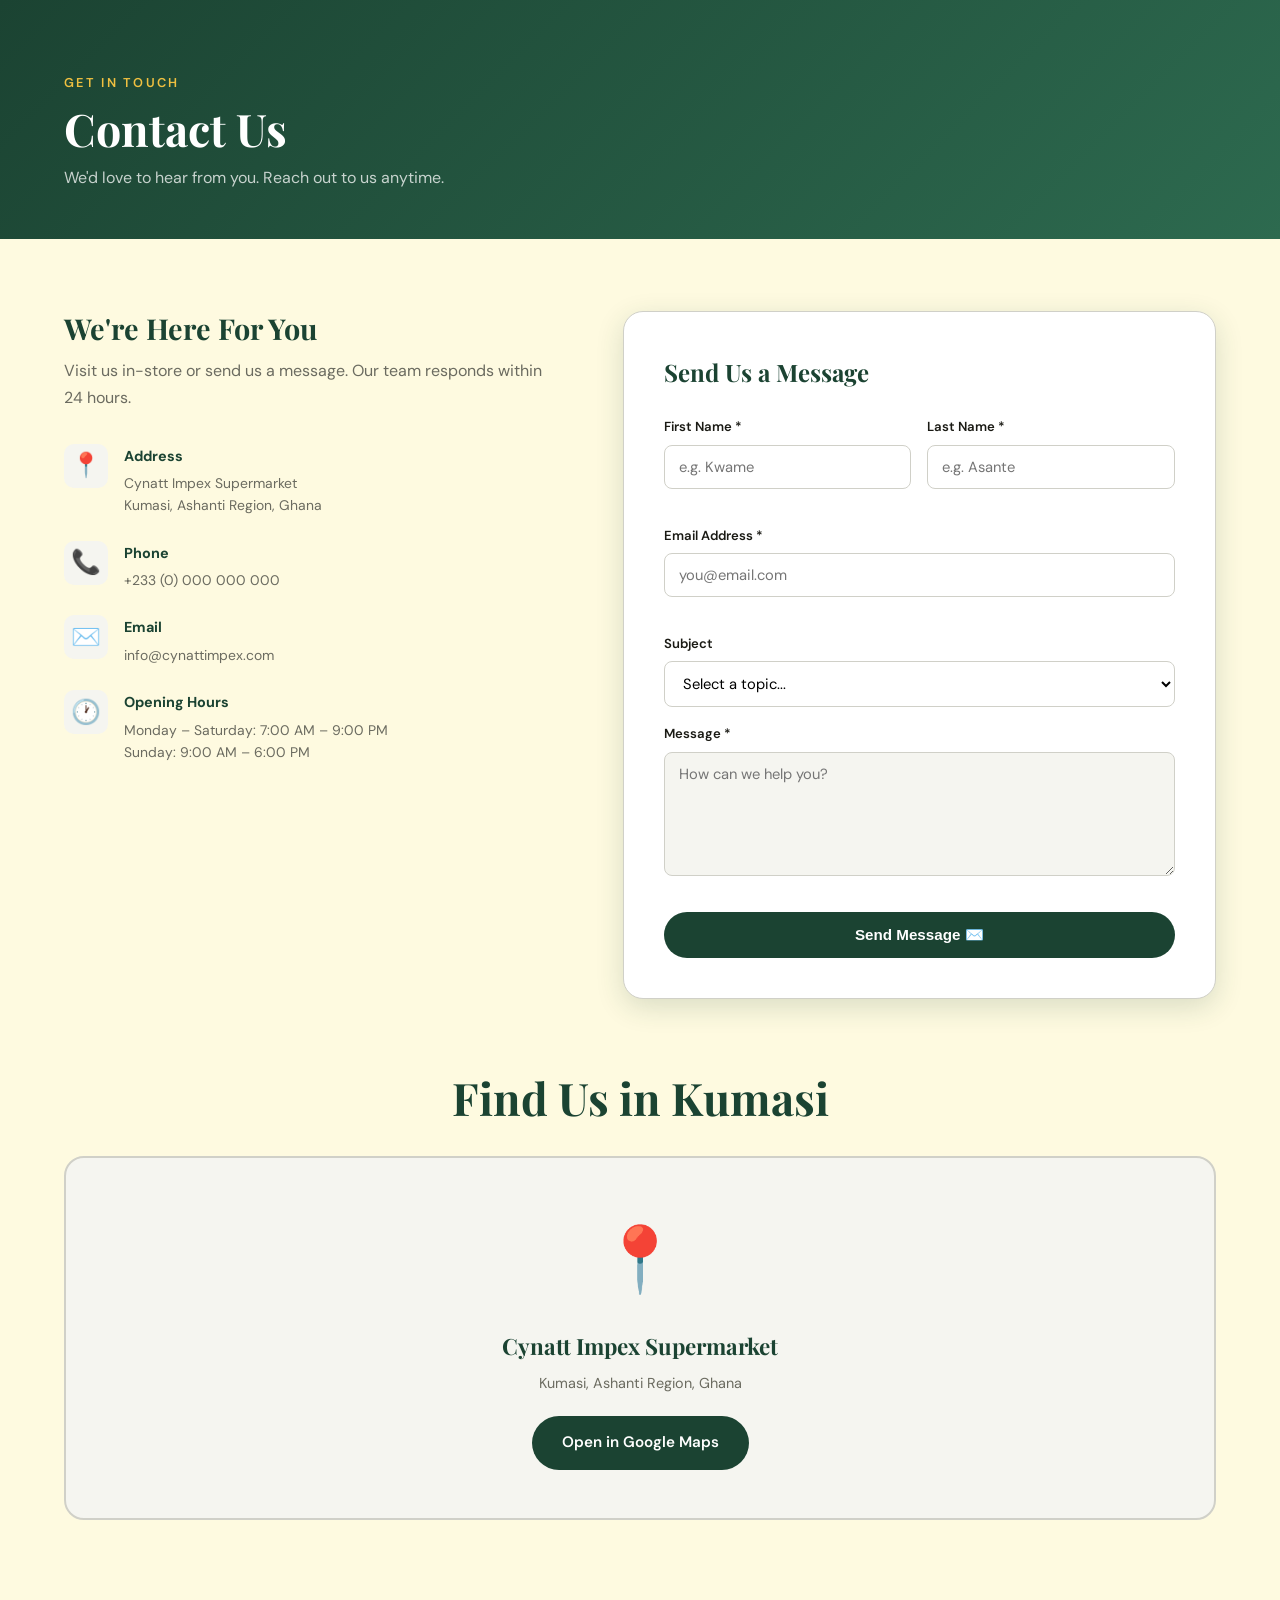
==== contact.html @ cd61299d "Add files via upload" ====
<!DOCTYPE html>
<html lang="en">
<head>
  <meta charset="UTF-8"/>
  <meta name="viewport" content="width=device-width, initial-scale=1.0"/>
  <title>Cynatt Impex — Contact Us</title>
      <link rel="stylesheet" href="style.css"/>
</head>
<body>

<div class="page-banner">
  <div class="container">
    <p class="section-label">Get In Touch</p>
    <h1 class="section-title">Contact Us</h1>
    <p>We'd love to hear from you. Reach out to us anytime.</p>
  </div>
</div>

<section class="contact-section">
  <div class="container">
    <div class="contact-grid">

      <!-- INFO PANEL -->
      <div class="contact-info">
        <h2 class="section-title" style="font-size:1.8rem;">We're Here For You</h2>
        <p style="color:var(--gray-600);margin:12px 0 32px;">Visit us in-store or send us a message. Our team responds within 24 hours.</p>

        <div class="info-items">
          <div class="info-item">
            <span class="info-icon">📍</span>
            <div>
              <strong>Address</strong>
              <p>Cynatt Impex Supermarket<br/>Kumasi, Ashanti Region, Ghana</p>
            </div>
          </div>
          <div class="info-item">
            <span class="info-icon">📞</span>
            <div>
              <strong>Phone</strong>
              <p>+233 (0) 000 000 000</p>
            </div>
          </div>
          <div class="info-item">
            <span class="info-icon">✉️</span>
            <div>
              <strong>Email</strong>
              <p>info@cynattimpex.com</p>
            </div>
          </div>
          <div class="info-item">
            <span class="info-icon">🕐</span>
            <div>
              <strong>Opening Hours</strong>
              <p>Monday – Saturday: 7:00 AM – 9:00 PM<br/>Sunday: 9:00 AM – 6:00 PM</p>
            </div>
          </div>
        </div>
      </div>

      <!-- FORM -->
      <div class="contact-form-wrap">
        <h3>Send Us a Message</h3>
        <form id="contact-form" novalidate>
          <div class="form-row">
            <div class="form-group">
              <label for="fname">First Name *</label>
              <input type="text" id="fname" placeholder="e.g. Kwame" required/>
              <span class="err" id="err-fname"></span>
            </div>
            <div class="form-group">
              <label for="lname">Last Name *</label>
              <input type="text" id="lname" placeholder="e.g. Asante" required/>
              <span class="err" id="err-lname"></span>
            </div>
          </div>
          <div class="form-group">
            <label for="email">Email Address *</label>
            <input type="email" id="email" placeholder="you@email.com" required/>
            <span class="err" id="err-email"></span>
          </div>
          <div class="form-group">
            <label for="subject">Subject</label>
            <select id="subject">
              <option value="">Select a topic...</option>
              <option>Product Inquiry</option>
              <option>Order / Delivery</option>
              <option>Complaint</option>
              <option>Feedback</option>
              <option>Partnership / Wholesale</option>
              <option>Other</option>
            </select>
          </div>
          <div class="form-group">
            <label for="message">Message *</label>
            <textarea id="message" rows="5" placeholder="How can we help you?" required></textarea>
            <span class="err" id="err-msg"></span>
          </div>
          <button type="submit" class="btn btn-primary" style="width:100%;justify-content:center;">
            Send Message ✉️
          </button>
        </form>
        <div class="form-success" id="form-success" style="display:none;">
          <span>✅</span>
          <div>
            <strong>Message Sent!</strong>
            <p>Thank you for reaching out. We'll get back to you within 24 hours.</p>
          </div>
        </div>
      </div>
    </div>
  </div>
</section>

<!-- MAP PLACEHOLDER -->
<section class="map-section">
  <div class="container">
    <h2 class="section-title" style="text-align:center;margin-bottom:32px;">Find Us in Kumasi</h2>
    <div class="map-placeholder">
      <div class="map-inner">
        <span style="font-size:4rem;">📍</span>
        <h3>Cynatt Impex Supermarket</h3>
        <p>Kumasi, Ashanti Region, Ghana</p>
        <a href="https://maps.google.com?q=Kumasi+Ghana" target="_blank" class="btn btn-primary" style="margin-top:20px;">Open in Google Maps</a>
      </div>
    </div>
  </div>
</section>

<script>
document.addEventListener('DOMContentLoaded', () => {
  document.getElementById('contact-form').addEventListener('submit', function(e) {
    e.preventDefault();
    let valid = true;
    const fname = document.getElementById('fname').value.trim();
    const lname = document.getElementById('lname').value.trim();
    const email = document.getElementById('email').value.trim();
    const msg = document.getElementById('message').value.trim();

    document.getElementById('err-fname').textContent = fname ? '' : 'First name is required.';
    document.getElementById('err-lname').textContent = lname ? '' : 'Last name is required.';
    document.getElementById('err-msg').textContent = msg ? '' : 'Please enter a message.';
    if (!fname || !lname || !msg) valid = false;

    const emailOk = /^[^\s@]+@[^\s@]+\.[^\s@]+$/.test(email);
    document.getElementById('err-email').textContent = email ? (emailOk ? '' : 'Please enter a valid email.') : 'Email is required.';
    if (!email || !emailOk) valid = false;

    if (valid) {
      this.style.display = 'none';
      document.getElementById('form-success').style.display = 'flex';
    }
  });
});
</script>
  <script src="main.js"></script>
</body>
</html>
---- style.css ----
/* ============================================================
   CYNATT IMPEX SUPERMARKET — Main Stylesheet
   ICT233 Web Technologies and Design, 2025/2026
============================================================ */

/* ===== CYNATT IMPEX — GLOBAL STYLES ===== */
@import url('https://fonts.googleapis.com/css2?family=Playfair+Display:wght@600;700&family=DM+Sans:wght@300;400;500;600&display=swap');

:root {
  --green-dark:   #1B4332;
  --green-mid:    #2D6A4F;
  --green-light:  #52B788;
  --gold:         #D4A017;
  --gold-light:   #F0C040;
  --cream:        #FEFAE0;
  --white:        #FFFFFF;
  --gray-100:     #F5F5F0;
  --gray-300:     #D0D0C8;
  --gray-600:     #6B6B60;
  --gray-900:     #1A1A14;
  --shadow-sm:    0 2px 8px rgba(27,67,50,.10);
  --shadow-md:    0 8px 28px rgba(27,67,50,.16);
  --radius:       10px;
  --transition:   .25s ease;
}

*, *::before, *::after { box-sizing: border-box; margin: 0; padding: 0; }

html { scroll-behavior: smooth; }

body {
  font-family: 'DM Sans', sans-serif;
  background: var(--cream);
  color: var(--gray-900);
  line-height: 1.7;
}

a { text-decoration: none; color: inherit; }
img { max-width: 100%; display: block; }

/* ===== UTILITY ===== */
.container { max-width: 1200px; margin: 0 auto; padding: 0 24px; }
.section-label {
  font-size: .8rem; font-weight: 600; letter-spacing: .18em;
  text-transform: uppercase; color: var(--green-light); margin-bottom: 8px;
}
.section-title {
  font-family: 'Playfair Display', serif;
  font-size: clamp(1.8rem, 4vw, 2.8rem);
  color: var(--green-dark); line-height: 1.2;
}
.btn {
  display: inline-flex; align-items: center; gap: 8px;
  padding: 12px 28px; border-radius: 50px; font-weight: 600;
  font-size: .95rem; cursor: pointer; transition: var(--transition);
  border: 2px solid transparent;
}
.btn-primary {
  background: var(--green-dark); color: var(--white);
}
.btn-primary:hover { background: var(--green-mid); transform: translateY(-2px); box-shadow: var(--shadow-md); }
.btn-outline {
  background: transparent; color: var(--green-dark);
  border-color: var(--green-dark);
}
.btn-outline:hover { background: var(--green-dark); color: var(--white); }
.btn-gold { background: var(--gold); color: var(--white); }
.btn-gold:hover { background: var(--gold-light); color: var(--gray-900); transform: translateY(-2px); }

/* ===== NAVBAR ===== */
nav {
  position: sticky; top: 0; z-index: 1000;
  background: var(--white);
  box-shadow: 0 2px 16px rgba(27,67,50,.10);
}
.nav-inner {
  display: flex; align-items: center; justify-content: space-between;
  padding: 16px 24px; max-width: 1200px; margin: 0 auto;
}
.nav-logo {
  display: flex; align-items: center; gap: 12px;
}
.nav-logo .logo-icon {
  width: 44px; height: 44px; background: var(--green-dark);
  border-radius: 10px; display: flex; align-items: center; justify-content: center;
  font-size: 1.4rem;
}
.nav-logo .logo-text strong {
  display: block; font-family: 'Playfair Display', serif;
  font-size: 1.1rem; color: var(--green-dark); line-height: 1.1;
}
.nav-logo .logo-text span {
  font-size: .7rem; text-transform: uppercase; letter-spacing: .12em;
  color: var(--gray-600); font-weight: 500;
}
.nav-links {
  display: flex; align-items: center; gap: 4px; list-style: none;
}
.nav-links a {
  padding: 8px 14px; border-radius: 8px; font-size: .92rem; font-weight: 500;
  color: var(--gray-600); transition: var(--transition);
}
.nav-links a:hover, .nav-links a.active {
  color: var(--green-dark); background: var(--gray-100);
}
.nav-actions { display: flex; align-items: center; gap: 12px; }
.cart-btn {
  position: relative; background: var(--green-dark); color: var(--white);
  border: none; border-radius: 8px; padding: 10px 16px;
  cursor: pointer; font-size: 1.1rem; transition: var(--transition);
}
.cart-btn:hover { background: var(--green-mid); }
.cart-count {
  position: absolute; top: -6px; right: -6px;
  background: var(--gold); color: var(--white);
  font-size: .65rem; font-weight: 700; border-radius: 50%;
  width: 18px; height: 18px; display: flex; align-items: center; justify-content: center;
}
.hamburger {
  display: none; background: none; border: none; cursor: pointer;
  flex-direction: column; gap: 5px; padding: 4px;
}
.hamburger span {
  display: block; width: 24px; height: 2px;
  background: var(--green-dark); border-radius: 2px; transition: var(--transition);
}

/* ===== FOOTER ===== */
footer {
  background: var(--green-dark); color: rgba(255,255,255,.85);
  padding: 64px 0 0;
}
.footer-grid {
  display: grid; grid-template-columns: 2fr 1fr 1fr 1fr;
  gap: 40px; padding-bottom: 48px;
}
.footer-brand p { font-size: .9rem; line-height: 1.8; margin-top: 12px; max-width: 300px; }
.footer-col h4 {
  font-family: 'Playfair Display', serif; font-size: 1rem;
  color: var(--white); margin-bottom: 16px;
}
.footer-col ul { list-style: none; }
.footer-col ul li { margin-bottom: 10px; }
.footer-col ul li a { font-size: .88rem; opacity: .8; transition: var(--transition); }
.footer-col ul li a:hover { opacity: 1; color: var(--gold-light); }
.footer-bottom {
  border-top: 1px solid rgba(255,255,255,.12);
  padding: 20px 0; text-align: center; font-size: .82rem; opacity: .6;
}

/* ===== TOAST ===== */
#toast {
  position: fixed; bottom: 28px; right: 28px; z-index: 9999;
  background: var(--green-dark); color: var(--white);
  padding: 14px 24px; border-radius: 10px;
  box-shadow: var(--shadow-md); font-size: .9rem; font-weight: 500;
  transform: translateY(80px); opacity: 0; transition: .35s ease;
  pointer-events: none;
}
#toast.show { transform: translateY(0); opacity: 1; }

/* ===== RESPONSIVE ===== */
@media (max-width: 900px) {
  .footer-grid { grid-template-columns: 1fr 1fr; }
}
@media (max-width: 680px) {
  .nav-links, .nav-actions .btn { display: none; }
  .hamburger { display: flex; }
  .mobile-menu {
    display: none; flex-direction: column; gap: 4px;
    background: var(--white); padding: 16px 24px; box-shadow: var(--shadow-md);
  }
  .mobile-menu.open { display: flex; }
  .mobile-menu a {
    padding: 10px 12px; border-radius: 8px; font-weight: 500;
    color: var(--gray-900); transition: var(--transition);
  }
  .mobile-menu a:hover { background: var(--gray-100); }
  .footer-grid { grid-template-columns: 1fr; }
}


/* ── HOME PAGE ──────────────────────────────── */
/* ===== HOME PAGE ===== */

/* HERO */
.hero {
  display: grid; grid-template-columns: 1fr 1fr;
  align-items: center; gap: 48px;
  padding: 80px 24px 100px;
  max-width: 1200px; margin: 0 auto;
  min-height: 90vh;
}
.hero h1 {
  font-family: 'Playfair Display', serif;
  font-size: clamp(2.4rem, 5vw, 3.8rem);
  color: var(--green-dark); line-height: 1.12; margin: 8px 0 20px;
}
.hero-accent { color: var(--green-light); }
.hero-sub { font-size: 1.05rem; color: var(--gray-600); max-width: 480px; margin-bottom: 32px; }
.hero-btns { display: flex; gap: 16px; flex-wrap: wrap; margin-bottom: 48px; }
.hero-stats { display: flex; gap: 32px; }
.stat strong { display: block; font-size: 1.6rem; font-weight: 700; color: var(--green-dark); }
.stat span { font-size: .82rem; color: var(--gray-600); text-transform: uppercase; letter-spacing: .08em; }

.hero-visual { display: flex; justify-content: center; align-items: center; }
.hero-card {
  background: var(--white); border-radius: 24px;
  padding: 48px 40px; text-align: center;
  box-shadow: var(--shadow-md);
  border: 1px solid var(--gray-300);
  position: relative;
  animation: float 4s ease-in-out infinite;
}
@keyframes float { 0%,100%{transform:translateY(0)} 50%{transform:translateY(-14px)} }
.product-badge {
  position: absolute; top: -14px; left: 50%; transform: translateX(-50%);
  background: var(--gold); color: var(--white);
  padding: 6px 18px; border-radius: 20px; font-size: .8rem; font-weight: 700;
  white-space: nowrap;
}
.hero-emoji { font-size: 3.6rem; letter-spacing: 4px; margin: 8px 0 16px; }
.hero-card-label { font-size: .85rem; color: var(--gray-600); font-weight: 500; }

/* CATEGORIES */
.categories { padding: 80px 0; background: var(--white); }
.cat-grid {
  display: grid; grid-template-columns: repeat(6, 1fr);
  gap: 20px; margin-top: 40px;
}
.cat-card {
  background: var(--gray-100); border-radius: var(--radius);
  padding: 28px 16px; text-align: center;
  border: 2px solid transparent; transition: var(--transition);
  cursor: pointer;
}
.cat-card:hover {
  border-color: var(--green-light); background: var(--white);
  transform: translateY(-4px); box-shadow: var(--shadow-md);
}
.cat-icon { font-size: 2.4rem; margin-bottom: 12px; }
.cat-card h3 { font-size: .92rem; font-weight: 700; color: var(--green-dark); margin-bottom: 4px; }
.cat-card p { font-size: .78rem; color: var(--gray-600); }

/* FEATURED */
.featured { padding: 80px 0; }
.prod-grid {
  display: grid; grid-template-columns: repeat(4, 1fr);
  gap: 24px; margin-top: 40px;
}
.prod-card {
  background: var(--white); border-radius: var(--radius);
  padding: 24px; border: 1px solid var(--gray-300);
  transition: var(--transition); position: relative; overflow: hidden;
}
.prod-card:hover { box-shadow: var(--shadow-md); transform: translateY(-4px); }
.prod-emoji { font-size: 3rem; margin-bottom: 12px; }
.prod-tag {
  position: absolute; top: 14px; right: 14px;
  background: var(--gold); color: var(--white);
  font-size: .68rem; font-weight: 700; padding: 3px 10px;
  border-radius: 12px;
}
.prod-name { font-weight: 700; font-size: .95rem; color: var(--gray-900); margin-bottom: 4px; }
.prod-cat { font-size: .78rem; color: var(--gray-600); margin-bottom: 12px; }
.prod-footer { display: flex; align-items: center; justify-content: space-between; }
.prod-price { font-size: 1.15rem; font-weight: 700; color: var(--green-dark); }
.add-btn {
  background: var(--green-dark); color: var(--white);
  border: none; border-radius: 8px; padding: 8px 14px;
  cursor: pointer; font-size: .82rem; font-weight: 600;
  transition: var(--transition);
}
.add-btn:hover { background: var(--green-mid); transform: scale(1.05); }

/* WHY US */
.why-us { padding: 80px 0; background: var(--white); }
.why-grid { display: grid; grid-template-columns: 1fr 1fr; gap: 64px; align-items: center; }
.why-list { display: flex; flex-direction: column; gap: 20px; margin-top: 24px; }
.why-item { display: flex; gap: 16px; align-items: flex-start; }
.why-item > span { font-size: 1.5rem; flex-shrink: 0; margin-top: 2px; }
.why-item strong { font-size: .95rem; color: var(--green-dark); display: block; margin-bottom: 2px; }
.why-item p { font-size: .85rem; color: var(--gray-600); }
.store-card {
  background: var(--cream); border-radius: 20px;
  padding: 48px 36px; text-align: center;
  border: 2px solid var(--gray-300);
}

/* PROMO */
.promo-banner { padding: 0 0 80px; }
.promo-inner {
  background: linear-gradient(135deg, var(--green-dark) 0%, var(--green-mid) 100%);
  border-radius: 20px; padding: 48px 56px;
  display: flex; align-items: center; justify-content: space-between; gap: 32px;
  flex-wrap: wrap;
}
.promo-inner h2 { font-family: 'Playfair Display', serif; font-size: 1.8rem; color: var(--white); }
.promo-inner p { color: rgba(255,255,255,.8); margin-top: 6px; font-size: 1rem; }

/* RESPONSIVE */
@media (max-width: 1100px) {
  .cat-grid { grid-template-columns: repeat(3, 1fr); }
  .prod-grid { grid-template-columns: repeat(2, 1fr); }
}
@media (max-width: 860px) {
  .hero { grid-template-columns: 1fr; text-align: center; min-height: auto; padding-top: 60px; }
  .hero-sub, .hero-btns, .hero-stats { margin-left: auto; margin-right: auto; justify-content: center; }
  .hero-visual { display: none; }
  .why-grid { grid-template-columns: 1fr; }
}
@media (max-width: 560px) {
  .cat-grid { grid-template-columns: repeat(2, 1fr); }
  .prod-grid { grid-template-columns: 1fr; }
  .promo-inner { padding: 32px 24px; flex-direction: column; align-items: flex-start; }
}


/* ── PRODUCTS PAGE ──────────────────────────── */
/* products.css */
.page-banner {
  background: linear-gradient(135deg, var(--green-dark) 0%, var(--green-mid) 100%);
  padding: 64px 0 48px; color: var(--white);
}
.page-banner .section-label { color: var(--gold-light); }
.page-banner .section-title { color: var(--white); }
.page-banner p { color: rgba(255,255,255,.75); margin-top: 8px; }
.shop-section { padding: 48px 0 80px; }
.filter-bar {
  display: flex; align-items: center; gap: 16px;
  flex-wrap: wrap; margin-bottom: 32px;
  background: var(--white); border-radius: var(--radius);
  padding: 16px 20px; box-shadow: var(--shadow-sm);
}
.search-wrap { position: relative; flex: 1; min-width: 200px; }
.search-icon { position: absolute; left: 12px; top: 50%; transform: translateY(-50%); font-size: 1rem; }
#search-input {
  width: 100%; padding: 10px 12px 10px 36px;
  border: 1.5px solid var(--gray-300); border-radius: 8px;
  font-family: 'DM Sans', sans-serif; font-size: .9rem;
  outline: none; transition: var(--transition);
}
#search-input:focus { border-color: var(--green-light); }
.filter-cats { display: flex; gap: 8px; flex-wrap: wrap; }
.fcat {
  padding: 7px 16px; border-radius: 20px; border: 1.5px solid var(--gray-300);
  background: transparent; cursor: pointer; font-size: .82rem; font-weight: 500;
  transition: var(--transition); font-family: 'DM Sans', sans-serif;
}
.fcat:hover { border-color: var(--green-light); color: var(--green-dark); }
.fcat.active { background: var(--green-dark); color: var(--white); border-color: var(--green-dark); }
.sort-wrap { display: flex; align-items: center; gap: 8px; font-size: .88rem; }
#sort-sel {
  padding: 8px 12px; border: 1.5px solid var(--gray-300); border-radius: 8px;
  font-family: 'DM Sans', sans-serif; font-size: .88rem; outline: none;
}
.results-count { color: var(--gray-600); font-size: .88rem; margin-bottom: 20px; }
.products-grid {
  display: grid; grid-template-columns: repeat(4, 1fr); gap: 24px;
}
.no-results { grid-column: 1/-1; text-align: center; padding: 80px 0; color: var(--gray-600); font-size: 1.1rem; }
@media (max-width: 1100px) { .products-grid { grid-template-columns: repeat(3, 1fr); } }
@media (max-width: 760px) { .products-grid { grid-template-columns: repeat(2, 1fr); } }
@media (max-width: 480px) { .products-grid { grid-template-columns: 1fr; } }


/* ── ABOUT PAGE ─────────────────────────────── */
/* about.css */
.page-banner {
  background: linear-gradient(135deg, var(--green-dark) 0%, var(--green-mid) 100%);
  padding: 64px 0 48px; color: var(--white);
}
.page-banner .section-label { color: var(--gold-light); }
.page-banner .section-title { color: var(--white); }
.page-banner p { color: rgba(255,255,255,.75); margin-top: 8px; }

.mv-section { padding: 72px 0; background: var(--white); }
.mv-grid { display: grid; grid-template-columns: repeat(3,1fr); gap: 28px; }
.mv-card { border-radius: 16px; padding: 36px 28px; border: 2px solid var(--gray-300); }
.mv-mission { border-color: var(--green-light); background: #F0FAF4; }
.mv-vision  { border-color: var(--gold);        background: #FFFBF0; }
.mv-values  { border-color: var(--green-mid);   background: #F2F8F5; }
.mv-icon { font-size: 2.4rem; display: block; margin-bottom: 16px; }
.mv-card h3 { font-family: 'Playfair Display', serif; font-size: 1.3rem; color: var(--green-dark); margin-bottom: 10px; }
.mv-card p { color: var(--gray-600); font-size: .92rem; line-height: 1.75; }

.story-section { padding: 80px 0; }
.story-grid { display: grid; grid-template-columns: 1fr 1.4fr; gap: 64px; align-items: center; }
.story-img-card { background: var(--white); border-radius: 20px; padding: 48px 32px; text-align: center; box-shadow: var(--shadow-md); position: relative; }
.story-badge { background: var(--green-dark); color: var(--white); display: inline-block; padding: 6px 20px; border-radius: 20px; font-size: .82rem; font-weight: 700; margin: 12px 0; }
.story-text p { color: var(--gray-600); font-size: .96rem; line-height: 1.8; }

.milestones { padding: 80px 0; background: var(--white); }
.timeline { display: flex; flex-direction: column; gap: 0; max-width: 720px; margin: 0 auto; position: relative; }
.timeline::before { content:''; position:absolute; left:80px; top:0; bottom:0; width:2px; background:var(--gray-300); }
.tl-item { display: flex; align-items: flex-start; gap: 24px; padding-bottom: 40px; position: relative; }
.tl-year { width: 60px; font-weight: 700; font-size: .9rem; color: var(--green-dark); text-align: right; padding-top: 12px; flex-shrink: 0; }
.tl-dot { width: 16px; height: 16px; background: var(--green-light); border-radius: 50%; border: 3px solid var(--white); box-shadow: 0 0 0 2px var(--green-light); flex-shrink: 0; margin-top: 14px; position: relative; z-index: 1; }
.tl-card { background: var(--gray-100); border-radius: 12px; padding: 20px 24px; flex: 1; }
.tl-card h4 { font-weight: 700; color: var(--green-dark); margin-bottom: 6px; }
.tl-card p { font-size: .88rem; color: var(--gray-600); }

.team-section { padding: 72px 0 80px; }
.team-grid { display: grid; grid-template-columns: repeat(4,1fr); gap: 24px; }
.team-card { background: var(--white); border-radius: 16px; padding: 32px 20px; text-align: center; box-shadow: var(--shadow-sm); border: 1px solid var(--gray-300); transition: var(--transition); }
.team-card:hover { transform: translateY(-6px); box-shadow: var(--shadow-md); }
.team-avatar { font-size: 3.5rem; margin-bottom: 16px; }
.team-card h4 { font-weight: 700; font-size: .95rem; color: var(--green-dark); margin-bottom: 4px; }
.team-card p { font-size: .82rem; color: var(--gray-600); }

@media (max-width: 900px) {
  .mv-grid { grid-template-columns: 1fr; }
  .story-grid { grid-template-columns: 1fr; }
  .team-grid { grid-template-columns: repeat(2,1fr); }
}
@media (max-width: 520px) {
  .team-grid { grid-template-columns: 1fr 1fr; }
  .timeline::before { left: 64px; }
}


/* ── CONTACT PAGE ───────────────────────────── */
/* contact.css */
.page-banner {
  background: linear-gradient(135deg, var(--green-dark) 0%, var(--green-mid) 100%);
  padding: 64px 0 48px; color: var(--white);
}
.page-banner .section-label { color: var(--gold-light); }
.page-banner .section-title { color: var(--white); }
.page-banner p { color: rgba(255,255,255,.75); margin-top: 8px; }

.contact-section { padding: 72px 0; }
.contact-grid { display: grid; grid-template-columns: 1fr 1.2fr; gap: 64px; align-items: start; }

.info-items { display: flex; flex-direction: column; gap: 24px; }
.info-item { display: flex; gap: 16px; align-items: flex-start; }
.info-icon { font-size: 1.5rem; flex-shrink: 0; width: 44px; height: 44px; background: var(--gray-100); border-radius: 10px; display: flex; align-items: center; justify-content: center; }
.info-item strong { font-size: .9rem; color: var(--green-dark); display: block; margin-bottom: 4px; }
.info-item p { font-size: .87rem; color: var(--gray-600); line-height: 1.6; }

.contact-form-wrap { background: var(--white); border-radius: 20px; padding: 40px; box-shadow: var(--shadow-md); border: 1px solid var(--gray-300); }
.contact-form-wrap h3 { font-family: 'Playfair Display', serif; font-size: 1.5rem; color: var(--green-dark); margin-bottom: 24px; }
.form-row { display: grid; grid-template-columns: 1fr 1fr; gap: 16px; }
.form-group { display: flex; flex-direction: column; margin-bottom: 18px; }
.form-group label { font-size: .82rem; font-weight: 600; color: var(--gray-900); margin-bottom: 6px; }
.form-group input, .form-group select, .form-group textarea {
  padding: 11px 14px; border: 1.5px solid var(--gray-300); border-radius: 8px;
  font-family: 'DM Sans', sans-serif; font-size: .92rem;
  outline: none; transition: var(--transition); background: var(--gray-100);
}
.form-group input:focus, .form-group select:focus, .form-group textarea:focus { border-color: var(--green-light); background: var(--white); }
.form-group textarea { resize: vertical; min-height: 120px; }
.err { color: #C0392B; font-size: .78rem; margin-top: 4px; min-height: 18px; }
.form-success { display: flex; gap: 16px; align-items: flex-start; background: #F0FAF4; border: 2px solid var(--green-light); border-radius: 12px; padding: 24px; }
.form-success span { font-size: 2rem; flex-shrink: 0; }
.form-success strong { font-size: 1rem; color: var(--green-dark); display: block; margin-bottom: 4px; }
.form-success p { font-size: .88rem; color: var(--gray-600); }

.map-section { padding: 0 0 80px; }
.map-placeholder { background: var(--gray-100); border-radius: 20px; min-height: 320px; display: flex; align-items: center; justify-content: center; border: 2px solid var(--gray-300); }
.map-inner { text-align: center; padding: 48px 24px; }
.map-inner h3 { font-family: 'Playfair Display', serif; font-size: 1.4rem; color: var(--green-dark); margin: 12px 0 6px; }
.map-inner p { color: var(--gray-600); font-size: .9rem; }

@media (max-width: 860px) {
  .contact-grid { grid-template-columns: 1fr; }
  .form-row { grid-template-columns: 1fr; }
}


/* ── CART PAGE ──────────────────────────────── */
/* cart.css */
.page-banner {
  background: linear-gradient(135deg, var(--green-dark) 0%, var(--green-mid) 100%);
  padding: 64px 0 48px; color: var(--white);
}
.page-banner .section-label { color: var(--gold-light); }
.page-banner .section-title { color: var(--white); }
.page-banner p { color: rgba(255,255,255,.75); margin-top: 8px; }

.cart-section { padding: 56px 0 80px; }
.cart-layout { display: grid; grid-template-columns: 1fr 360px; gap: 40px; align-items: start; }
.cart-items { display: flex; flex-direction: column; gap: 0; }
.cart-item {
  display: flex; align-items: center; gap: 20px;
  background: var(--white); border-radius: 12px;
  padding: 20px 24px; margin-bottom: 12px;
  border: 1px solid var(--gray-300); transition: var(--transition);
}
.cart-item:hover { box-shadow: var(--shadow-sm); }
.ci-emoji { font-size: 2.4rem; flex-shrink: 0; width: 56px; text-align: center; }
.ci-info { flex: 1; }
.ci-info strong { display: block; font-size: .95rem; color: var(--gray-900); margin-bottom: 4px; }
.ci-info span { font-size: .82rem; color: var(--gray-600); }
.ci-qty { display: flex; align-items: center; gap: 10px; }
.ci-qty button {
  width: 32px; height: 32px; border: 1.5px solid var(--gray-300);
  background: var(--gray-100); border-radius: 8px; cursor: pointer;
  font-size: 1.1rem; font-weight: 700; transition: var(--transition);
  display: flex; align-items: center; justify-content: center;
}
.ci-qty button:hover { background: var(--green-dark); color: var(--white); border-color: var(--green-dark); }
.ci-qty span { font-weight: 700; font-size: .95rem; min-width: 24px; text-align: center; }
.ci-total { font-weight: 700; font-size: 1rem; color: var(--green-dark); min-width: 80px; text-align: right; }
.ci-remove {
  background: none; border: none; cursor: pointer; color: var(--gray-300);
  font-size: 1rem; transition: var(--transition); padding: 4px;
}
.ci-remove:hover { color: #C0392B; }

.order-summary {
  background: var(--white); border-radius: 16px; padding: 32px;
  border: 1px solid var(--gray-300); box-shadow: var(--shadow-sm);
  position: sticky; top: 90px;
}
.order-summary h3 { font-family: 'Playfair Display', serif; font-size: 1.3rem; color: var(--green-dark); margin-bottom: 24px; }
.summary-row { display: flex; justify-content: space-between; align-items: center; padding: 10px 0; border-bottom: 1px solid var(--gray-100); font-size: .9rem; color: var(--gray-600); }
.summary-total { border-bottom: none; border-top: 2px solid var(--gray-300); margin-top: 4px; padding-top: 14px; font-size: 1.1rem; font-weight: 700; color: var(--gray-900); }

.empty-cart {
  grid-column: 1 / -1; text-align: center;
  padding: 80px 24px; background: var(--white); border-radius: 20px;
  border: 2px dashed var(--gray-300);
}
.empty-cart span { font-size: 4rem; display: block; margin-bottom: 20px; }
.empty-cart h2 { font-family: 'Playfair Display', serif; font-size: 1.8rem; color: var(--green-dark); margin-bottom: 10px; }
.empty-cart p { color: var(--gray-600); margin-bottom: 28px; }

@media (max-width: 860px) {
  .cart-layout { grid-template-columns: 1fr; }
  .order-summary { position: static; }
}
@media (max-width: 520px) {
  .cart-item { flex-wrap: wrap; }
  .ci-total { min-width: auto; }
}


/* ── LOGIN PAGE ─────────────────────────────── */
/* login.css */
.auth-section {
  display: grid; grid-template-columns: 1fr 1fr;
  min-height: calc(100vh - 76px);
}

/* LEFT PANEL */
.auth-left {
  background: linear-gradient(160deg, var(--green-dark) 0%, var(--green-mid) 100%);
  padding: 64px 56px; display: flex; flex-direction: column; justify-content: center; gap: 40px;
}
.auth-brand { color: var(--white); }
.auth-brand h2 { font-family: 'Playfair Display', serif; font-size: 2.2rem; margin: 12px 0 16px; }
.auth-brand p { opacity: .8; font-size: .96rem; line-height: 1.8; max-width: 340px; }
.auth-perks { display: flex; flex-direction: column; gap: 16px; }
.perk { display: flex; gap: 14px; align-items: center; color: var(--white); }
.perk span { font-size: 1.3rem; flex-shrink: 0; }
.perk p { font-size: .9rem; opacity: .85; }

/* RIGHT PANEL */
.auth-right {
  background: var(--cream); padding: 64px 56px;
  display: flex; flex-direction: column; justify-content: center;
}
.auth-tabs { display: flex; gap: 0; margin-bottom: 36px; border-radius: 10px; overflow: hidden; border: 1.5px solid var(--gray-300); width: fit-content; }
.auth-tab {
  padding: 10px 32px; border: none; background: transparent; cursor: pointer;
  font-family: 'DM Sans', sans-serif; font-size: .92rem; font-weight: 600;
  color: var(--gray-600); transition: var(--transition);
}
.auth-tab.active { background: var(--green-dark); color: var(--white); }

.auth-form h3 { font-family: 'Playfair Display', serif; font-size: 1.8rem; color: var(--green-dark); margin-bottom: 6px; }
.auth-sub { color: var(--gray-600); font-size: .9rem; margin-bottom: 28px; }
.form-row { display: grid; grid-template-columns: 1fr 1fr; gap: 16px; }
.form-group { display: flex; flex-direction: column; margin-bottom: 16px; }
.form-group label { font-size: .82rem; font-weight: 600; color: var(--gray-900); margin-bottom: 6px; }
.form-group input, .form-group select {
  padding: 11px 14px; border: 1.5px solid var(--gray-300);
  border-radius: 8px; font-family: 'DM Sans', sans-serif; font-size: .92rem;
  outline: none; transition: var(--transition); background: var(--white);
}
.form-group input:focus { border-color: var(--green-light); }
.pw-wrap { position: relative; }
.pw-wrap input { width: 100%; padding-right: 44px; }
.pw-toggle {
  position: absolute; right: 12px; top: 50%; transform: translateY(-50%);
  background: none; border: none; cursor: pointer; font-size: 1rem;
}
.err { color: #C0392B; font-size: .75rem; margin-top: 4px; min-height: 16px; }
.pw-strength { font-size: .75rem; margin-top: 4px; font-weight: 600; }
.form-row-inline { display: flex; justify-content: space-between; align-items: center; margin-bottom: 8px; }
.check-label { display: flex; align-items: center; gap: 8px; font-size: .85rem; cursor: pointer; }
.check-label input[type="checkbox"] { width: 16px; height: 16px; accent-color: var(--green-dark); }
.forgot-link { font-size: .83rem; color: var(--green-mid); }
.forgot-link:hover { text-decoration: underline; }
.switch-hint { text-align: center; margin-top: 20px; font-size: .85rem; color: var(--gray-600); }
.link-btn { background: none; border: none; color: var(--green-mid); cursor: pointer; font-size: .85rem; font-family: 'DM Sans', sans-serif; font-weight: 600; }
.link-btn:hover { text-decoration: underline; }

.auth-success {
  display: flex; flex-direction: column; align-items: center; text-align: center;
  padding: 48px 24px; background: var(--white); border-radius: 20px;
  border: 2px solid var(--green-light); box-shadow: var(--shadow-md);
}
.auth-success span { font-size: 4rem; margin-bottom: 16px; }
.auth-success h3 { font-family: 'Playfair Display', serif; font-size: 1.8rem; color: var(--green-dark); margin-bottom: 8px; }
.auth-success p { color: var(--gray-600); font-size: .92rem; }

@media (max-width: 860px) {
  .auth-section { grid-template-columns: 1fr; }
  .auth-left { padding: 48px 28px; }
  .auth-right { padding: 48px 28px; }
}
@media (max-width: 480px) {
  .form-row { grid-template-columns: 1fr; }
}
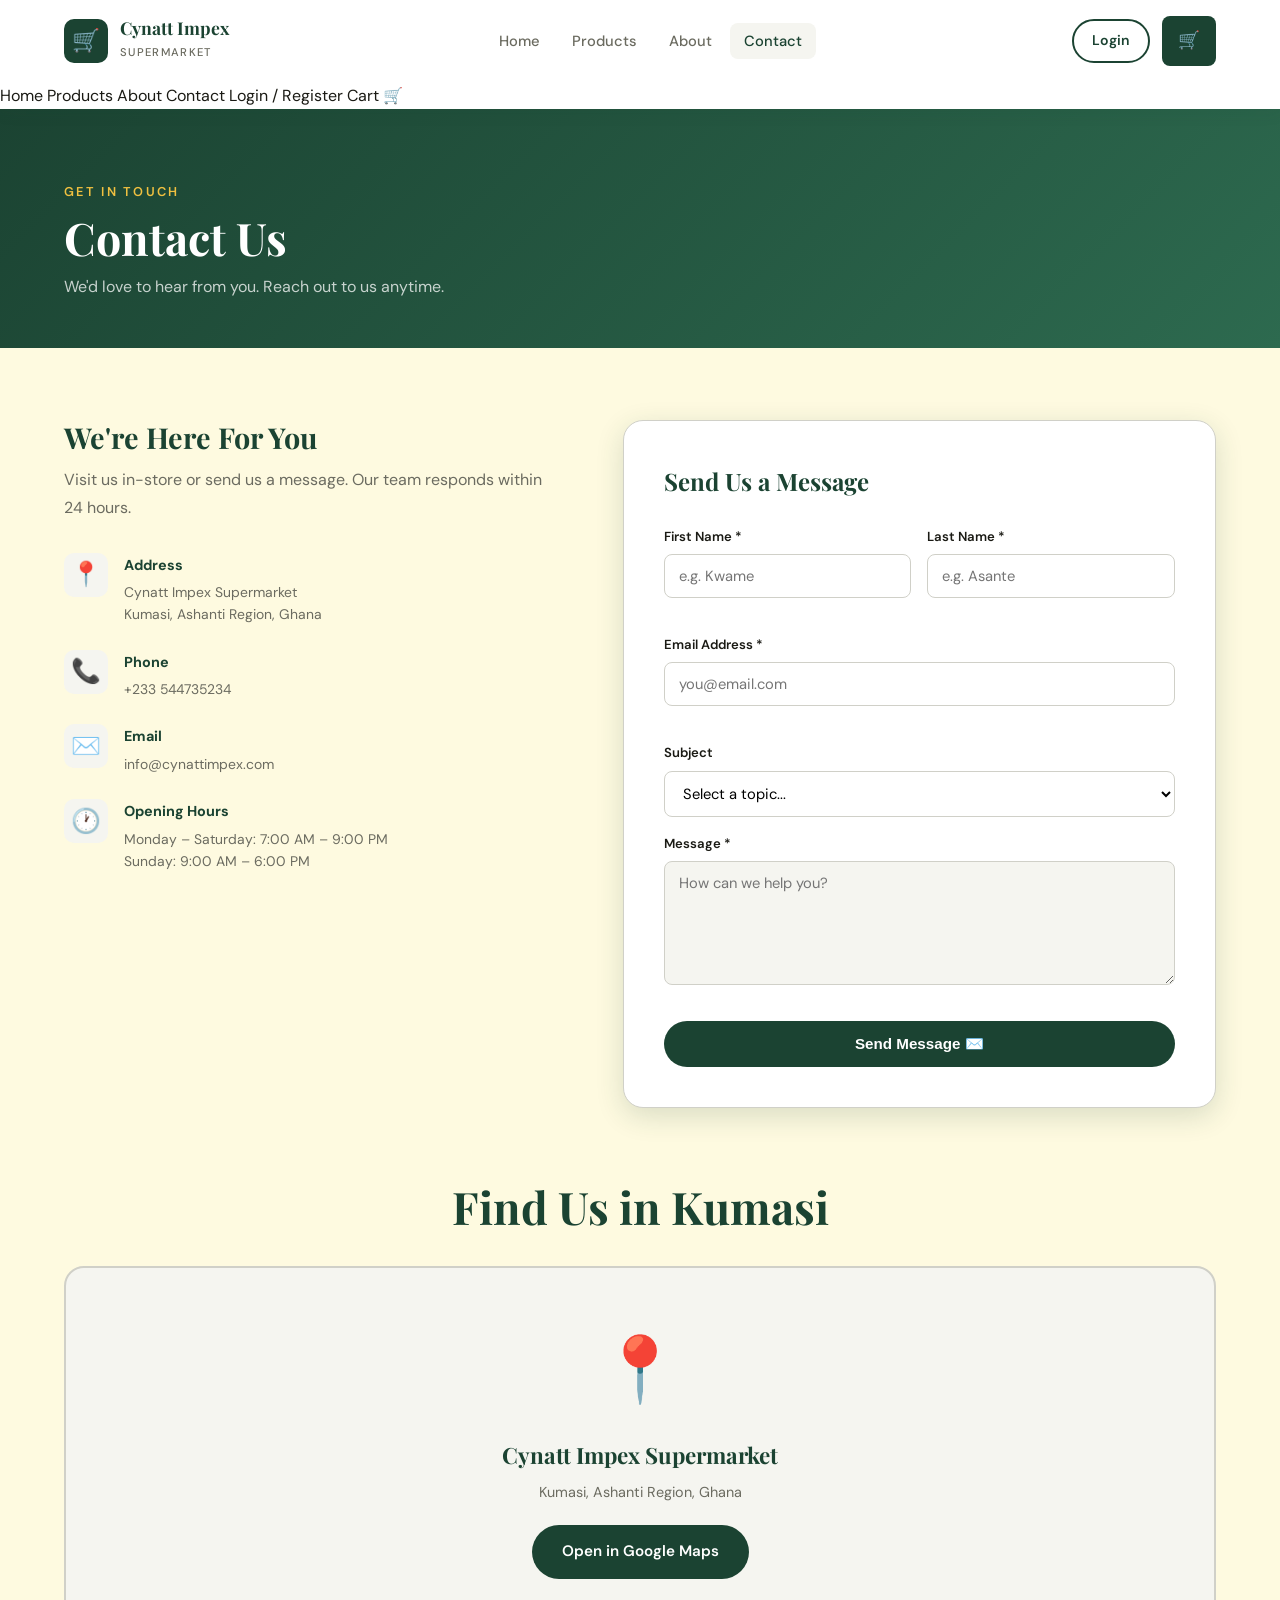
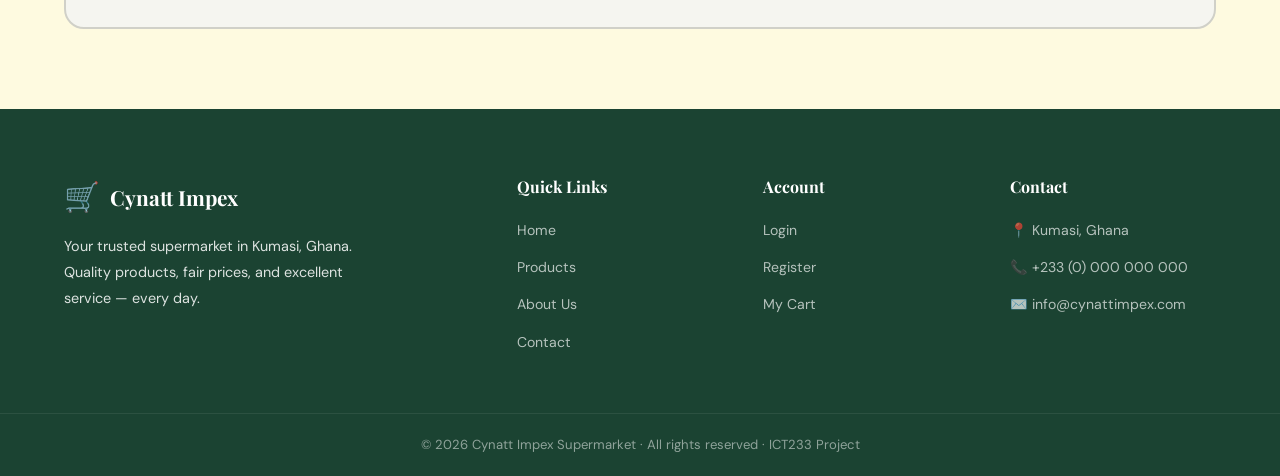
==== commit 32c75a46: "Update contact.html" ====
--- a/contact.html
+++ b/contact.html
@@ -37,7 +37,7 @@
             <span class="info-icon">📞</span>
             <div>
               <strong>Phone</strong>
-              <p>+233 (0) 000 000 000</p>
+              <p>+233 544735234</p>
             </div>
           </div>
           <div class="info-item">
